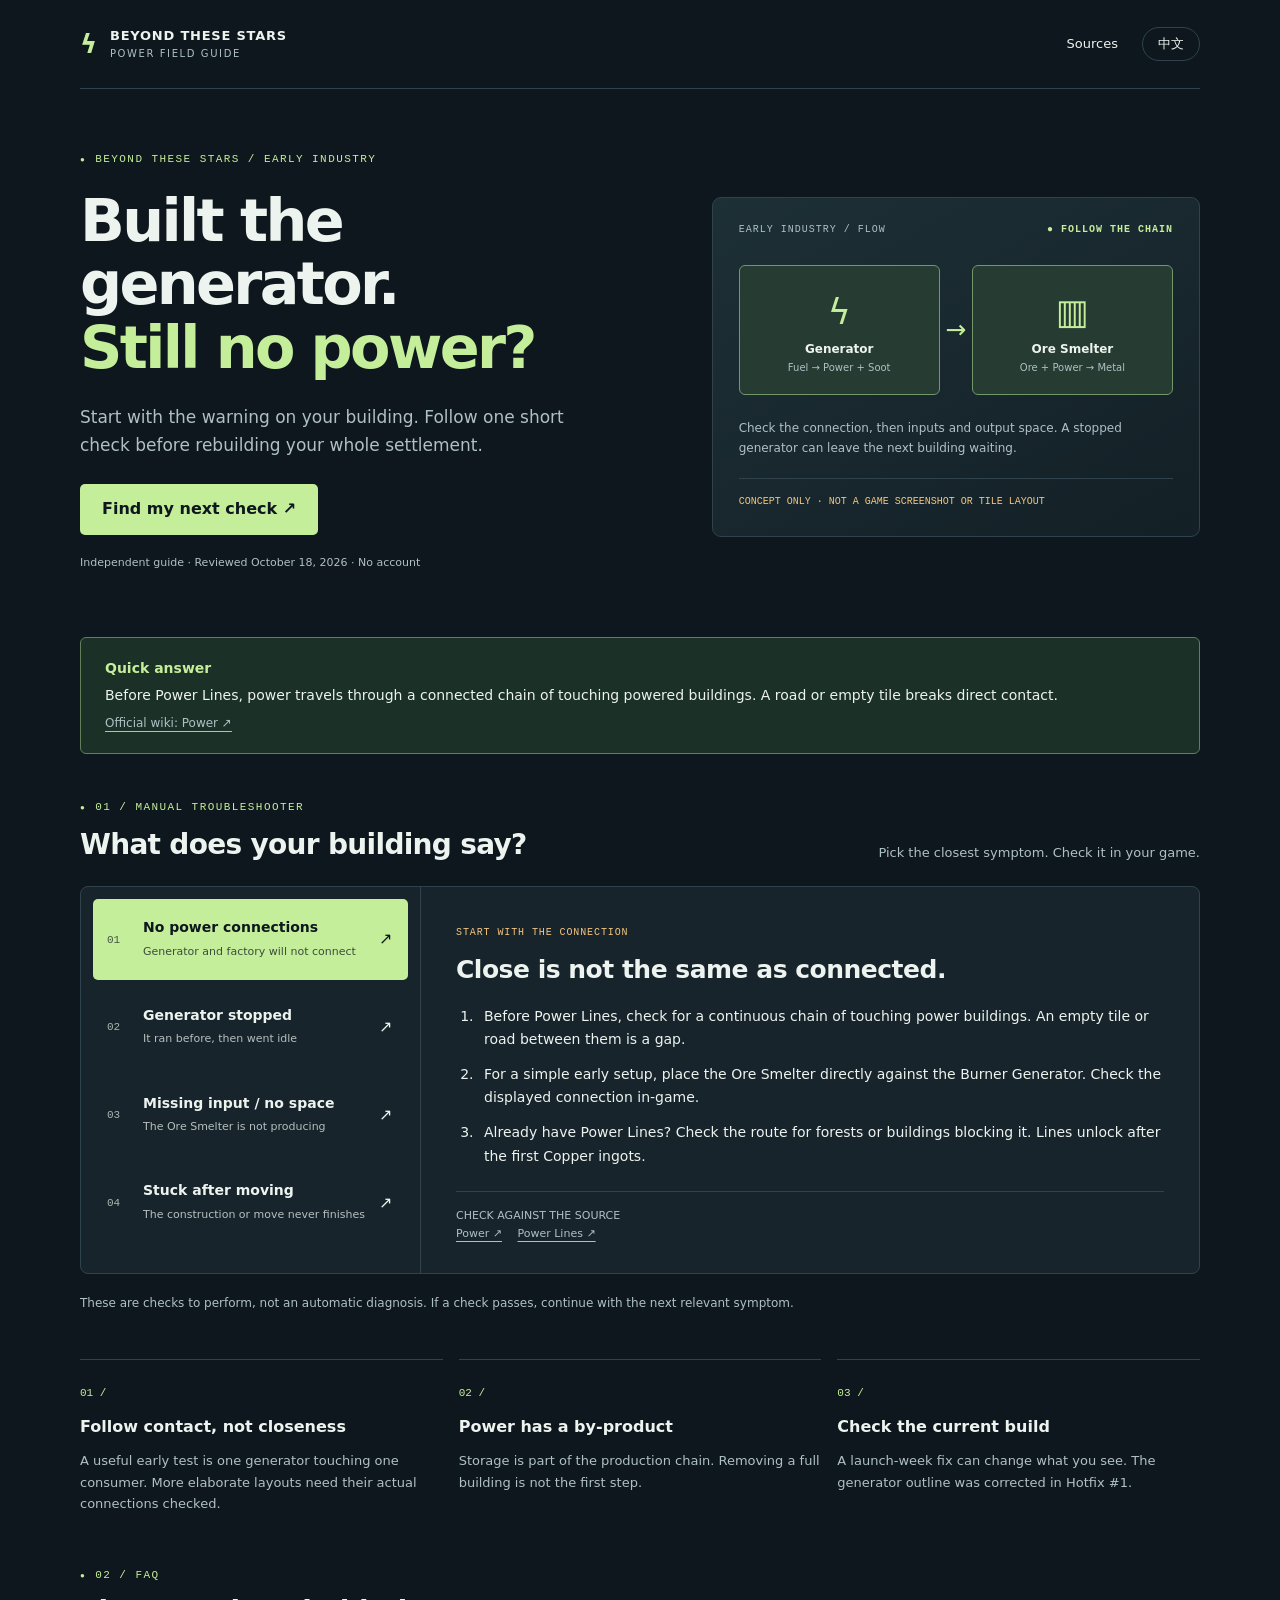
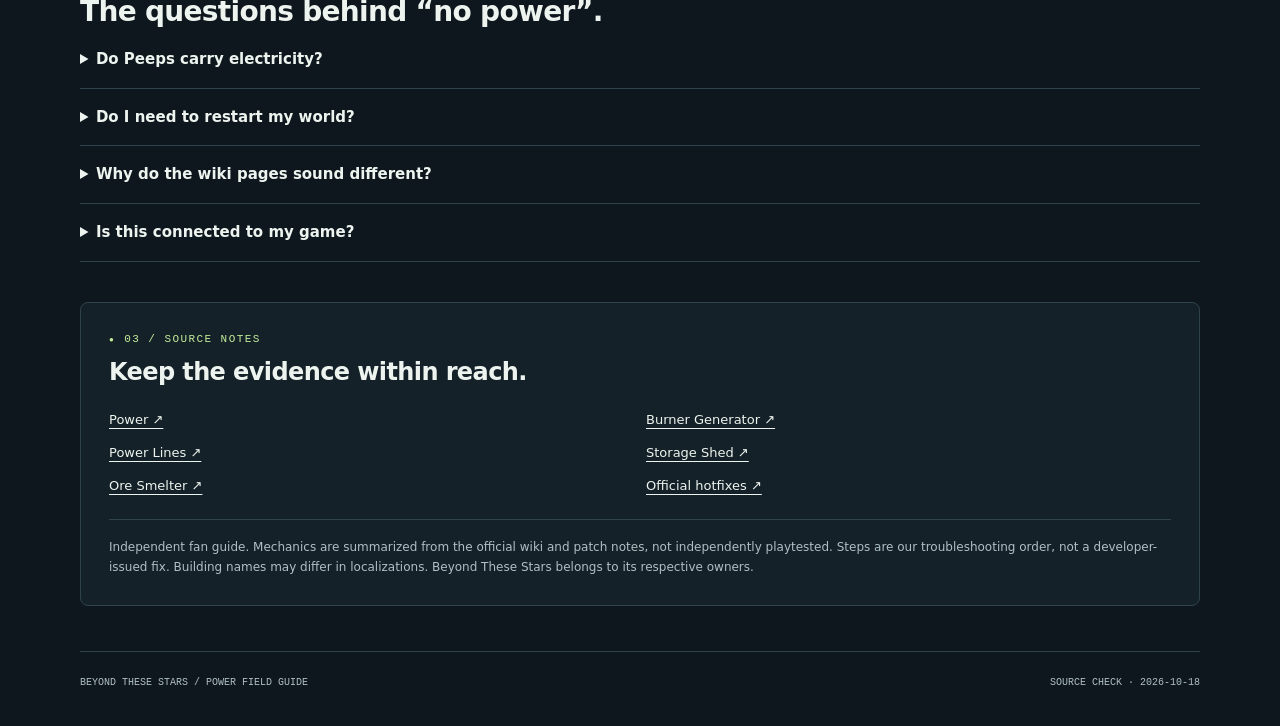
==== docs/index.html @ 2d948776 "发布繁星之海中英文供电排查首版" ====
<!doctype html>
<html lang="en">
<head>
  <meta charset="utf-8">
  <meta name="viewport" content="width=device-width,initial-scale=1">
  <meta name="description" content="Troubleshoot Beyond These Stars power: touching buildings, missing inputs, full soot storage and power lines. A short, source-linked manual checklist.">
  <meta name="theme-color" content="#0e171d">
  <link rel="canonical" href="https://yxhtl.github.io/beyond-these-stars-power-check/">
  <link rel="alternate" hreflang="x-default" href="https://yxhtl.github.io/beyond-these-stars-power-check/">
  <title>Beyond These Stars: No Power Connections & Generator Not Working</title>
  <link rel="alternate" hreflang="en" href="https://yxhtl.github.io/beyond-these-stars-power-check/">
  <link rel="alternate" hreflang="zh-CN" href="https://yxhtl.github.io/beyond-these-stars-power-check/zh.html">
  <link rel="icon" href="data:image/svg+xml,%3Csvg xmlns='http://www.w3.org/2000/svg' viewBox='0 0 32 32'%3E%3Crect width='32' height='32' rx='7' fill='%230e171d'/%3E%3Cpath d='M18 3L7 19h8l-1 10 12-17h-9z' fill='%23c5ee9b'/%3E%3C/svg%3E">
  <link rel="stylesheet" href="style.css">
  <script src="app.js" defer></script>
</head>
<body>
<a class="skip" href="#checks">Skip to power checks</a>
<header class="wrap masthead">
  <a class="brand" href="index.html"><span class="brand-icon" aria-hidden="true">ϟ</span><span>BEYOND THESE STARS<small>POWER FIELD GUIDE</small></span></a>
  <nav aria-label="Navigation"><a class="source-nav" href="#sources">Sources</a><a class="lang" href="zh.html" lang="zh-CN">中文</a></nav>
</header>
<main class="wrap">
  <section class="hero" aria-labelledby="title">
    <div><div class="eyebrow">BEYOND THESE STARS / EARLY INDUSTRY</div><h1 id="title">Built the generator.<br><span>Still no power?</span></h1><p class="lead">Start with the warning on your building. Follow one short check before rebuilding your whole settlement.</p><a class="cta" href="#checks">Find my next check ↗</a><p class="meta">Independent guide · Reviewed October 18, 2026 · No account</p></div>
    <aside class="diagram" aria-label="A conceptual production flow, not an in-game placement map">
      <div class="diagram-header"><span>EARLY INDUSTRY / FLOW</span><b>● FOLLOW THE CHAIN</b></div>
      <div class="power-flow"><div class="machine"><span class="icon" aria-hidden="true">ϟ</span><strong>Generator</strong><small>Fuel → Power + Soot</small></div><span class="flow-arrow" aria-hidden="true">→</span><div class="machine"><span class="icon" aria-hidden="true">▥</span><strong>Ore Smelter</strong><small>Ore + Power → Metal</small></div></div>
      <p>Check the connection, then inputs and output space. A stopped generator can leave the next building waiting.</p><div class="diagram-foot">CONCEPT ONLY · NOT A GAME SCREENSHOT OR TILE LAYOUT</div>
    </aside>
  </section>
  <aside class="quick"><strong>Quick answer</strong><p>Before Power Lines, power travels through a connected chain of touching powered buildings. A road or empty tile breaks direct contact.</p><a href="https://wiki.hoodedhorse.com/Beyond_These_Stars/Power">Official wiki: Power ↗</a></aside>
  <section id="checks" aria-labelledby="checks-title">
    <div class="section-head"><div><div class="eyebrow">01 / MANUAL TROUBLESHOOTER</div><h2 id="checks-title">What does your building say?</h2></div><p>Pick the closest symptom. Check it in your game.</p></div>
    <noscript><p class="noscript">JavaScript is off: all four checklists are shown below.</p></noscript>
    <div class="diagnostics">
      <div class="symptoms" role="group" aria-label="What does your building say?"><button type="button" data-symptom="connection" aria-controls="answer-connection" aria-pressed="true"><span class="num">01</span><span><strong>No power connections</strong><small>Generator and factory will not connect</small></span><span class="arrow" aria-hidden="true">↗</span></button>
<button type="button" data-symptom="stopped" aria-controls="answer-stopped" aria-pressed="false"><span class="num">02</span><span><strong>Generator stopped</strong><small>It ran before, then went idle</small></span><span class="arrow" aria-hidden="true">↗</span></button>
<button type="button" data-symptom="input" aria-controls="answer-input" aria-pressed="false"><span class="num">03</span><span><strong>Missing input / no space</strong><small>The Ore Smelter is not producing</small></span><span class="arrow" aria-hidden="true">↗</span></button>
<button type="button" data-symptom="moved" aria-controls="answer-moved" aria-pressed="false"><span class="num">04</span><span><strong>Stuck after moving</strong><small>The construction or move never finishes</small></span><span class="arrow" aria-hidden="true">↗</span></button></div>
      <div class="answers" aria-live="polite" aria-atomic="true"><article class="answer" id="answer-connection" data-answer="connection" aria-labelledby="heading-connection"><span class="tag">START WITH THE CONNECTION</span><h3 id="heading-connection">Close is not the same as connected.</h3><ol><li>Before Power Lines, check for a continuous chain of touching power buildings. An empty tile or road between them is a gap.</li><li>For a simple early setup, place the Ore Smelter directly against the Burner Generator. Check the displayed connection in-game.</li><li>Already have Power Lines? Check the route for forests or buildings blocking it. Lines unlock after the first Copper ingots.</li></ol><div class="source">CHECK AGAINST THE SOURCE<br><a href="https://wiki.hoodedhorse.com/Beyond_These_Stars/Power">Power ↗</a> <a href="https://wiki.hoodedhorse.com/Beyond_These_Stars/Power_Lines">Power Lines ↗</a></div></article>
<article class="answer" id="answer-stopped" data-answer="stopped" aria-labelledby="heading-stopped"><span class="tag">CHECK THE GENERATOR FIRST</span><h3 id="heading-stopped">Fuel in. Soot out.</h3><ol><li>Inspect the generator’s fuel: it uses Wood or Wood Waste.</li><li>Check its Soot output space. A full Soot store can stop power generation; arrange storage that accepts it.</li><li>If the generator resumes, check the consumer again. If it stays idle, inspect its own status before assuming the grid is broken.</li></ol><div class="source">CHECK AGAINST THE SOURCE<br><a href="https://wiki.hoodedhorse.com/Beyond_These_Stars/Burner_Generator">Burner Generator ↗</a> <a href="https://wiki.hoodedhorse.com/Beyond_These_Stars/Storage_Shed">Storage Shed ↗</a></div></article>
<article class="answer" id="answer-input" data-answer="input" aria-labelledby="heading-input"><span class="tag">TRACE ONE INPUT AT A TIME</span><h3 id="heading-input">Read the smelter’s own status.</h3><ol><li>Check whether Power or ore is missing. The Ore Smelter needs both to make metal.</li><li>If Power is missing, check the connected generator. If ore is missing, inspect the Mine and delivery route.</li><li>If output space is full, inspect storage and its resource allocation. Do this before adding another smelter.</li></ol><div class="source">CHECK AGAINST THE SOURCE<br><a href="https://wiki.hoodedhorse.com/Beyond_These_Stars/Ore_Smelter">Ore Smelter ↗</a> <a href="https://wiki.hoodedhorse.com/Beyond_These_Stars/Storage_Shed">Storage Shed ↗</a></div></article>
<article class="answer" id="answer-moved" data-answer="moved" aria-labelledby="heading-moved"><span class="tag">CHECK PATCHES AND CONSTRUCTION</span><h3 id="heading-moved">A stalled move may be a different problem.</h3><ol><li>Read the current official hotfix notes. Hotfix #1 and #2 addressed building-move cases; #1 also changed the generator outline from pollution range to power range.</li><li>For unfinished construction, check that its required materials can reach the site. A paused supplier can hold construction up.</li><li>If the problem persists on the current build, use the game’s F11 report tool. Keep a save; this page cannot diagnose a save-file bug.</li></ol><div class="source">CHECK AGAINST THE SOURCE<br><a href="https://steamcommunity.com/app/2295060/announcements/">Official hotfixes ↗</a> <a href="https://steamcommunity.com/app/2295060/discussions/0/601911716272542834/">Developer support / F11 FAQ ↗</a></div></article></div>
    </div><p class="after">These are checks to perform, not an automatic diagnosis. If a check passes, continue with the next relevant symptom.</p>
  </section>
  <section class="facts" aria-label="Three things to keep in mind"><article class="fact"><span class="number">01 /</span><h3>Follow contact, not closeness</h3><p>A useful early test is one generator touching one consumer. More elaborate layouts need their actual connections checked.</p></article><article class="fact"><span class="number">02 /</span><h3>Power has a by-product</h3><p>Storage is part of the production chain. Removing a full building is not the first step.</p></article><article class="fact"><span class="number">03 /</span><h3>Check the current build</h3><p>A launch-week fix can change what you see. The generator outline was corrected in Hotfix #1.</p></article></section>
  <section class="faq" aria-labelledby="faq-title"><div class="eyebrow">02 / FAQ</div><h2 id="faq-title">The questions behind “no power”.</h2><details><summary>Do Peeps carry electricity?</summary><p>No. The official Power page describes automatic transfer between connected power buildings. Peeps move other resources.</p></details><details><summary>Do I need to restart my world?</summary><p>This guide has no evidence that restarting fixes your issue. Inspect the warning and current hotfixes first; use F11 for a persistent bug.</p></details><details><summary>Why do the wiki pages sound different?</summary><p>The general Power page describes a chain of touching buildings; the Burner Generator page describes the simpler direct-contact setup. We use the general rule and show direct contact as the first test, not as the only valid layout.</p></details><details><summary>Is this connected to my game?</summary><p>No. Your selection only changes this page. It is not stored or transmitted. There are no analytics scripts, accounts, paid APIs or game-file uploads.</p></details></section>
  <section class="sources" id="sources" aria-labelledby="sources-title"><div class="eyebrow">03 / SOURCE NOTES</div><h2 id="sources-title">Keep the evidence within reach.</h2><div class="source-grid"><a href="https://wiki.hoodedhorse.com/Beyond_These_Stars/Power">Power ↗</a> <a href="https://wiki.hoodedhorse.com/Beyond_These_Stars/Burner_Generator">Burner Generator ↗</a> <a href="https://wiki.hoodedhorse.com/Beyond_These_Stars/Power_Lines">Power Lines ↗</a> <a href="https://wiki.hoodedhorse.com/Beyond_These_Stars/Storage_Shed">Storage Shed ↗</a> <a href="https://wiki.hoodedhorse.com/Beyond_These_Stars/Ore_Smelter">Ore Smelter ↗</a> <a href="https://steamcommunity.com/app/2295060/announcements/">Official hotfixes ↗</a></div><p class="scope">Independent fan guide. Mechanics are summarized from the official wiki and patch notes, not independently playtested. Steps are our troubleshooting order, not a developer-issued fix. Building names may differ in localizations. Beyond These Stars belongs to its respective owners.</p></section>
</main>
<footer class="wrap"><span>BEYOND THESE STARS / POWER FIELD GUIDE</span><span>SOURCE CHECK · 2026-10-18</span></footer>
</body>
</html>
---- docs/style.css ----
:root{color-scheme:dark;--bg:#0e171d;--panel:#17242c;--line:#30434d;--ink:#edf3ee;--muted:#afc0c5;--lime:#c5ee9b;--amber:#f4c57f}*{box-sizing:border-box}html{scroll-behavior:smooth;scroll-padding-top:24px}body{margin:0;background:var(--bg);color:var(--ink);font:16px/1.65 system-ui,-apple-system,"Segoe UI","Microsoft YaHei",sans-serif}a{color:inherit;text-underline-offset:4px}button{font:inherit}button,a,input{touch-action:manipulation}a:focus-visible,button:focus-visible,summary:focus-visible{outline:3px solid var(--amber);outline-offset:5px}.wrap{width:min(1120px,calc(100% - 48px));margin:auto}.skip{position:absolute;top:-100px;background:var(--lime);color:var(--bg);padding:10px;z-index:2}.skip:focus{top:0}.masthead{display:flex;align-items:center;justify-content:space-between;padding:25px 0;border-bottom:1px solid var(--line);gap:20px}.brand{display:flex;gap:12px;align-items:center;text-decoration:none;font-size:13px;font-weight:750;letter-spacing:.06em}.brand-icon{font-size:26px;line-height:1;color:var(--lime)}.brand small{display:block;font-size:10px;letter-spacing:.16em;color:var(--muted);font-weight:500}nav{display:flex;gap:24px;align-items:center;font-size:13px}nav a{text-decoration:none}.lang{border:1px solid var(--line);border-radius:30px;padding:5px 15px}.hero{display:grid;grid-template-columns:1.15fr 1fr;gap:70px;padding:62px 0 54px;align-items:center}.eyebrow{font:11px/1.6 ui-monospace,Consolas,monospace;letter-spacing:.13em;color:var(--lime);text-transform:uppercase}.eyebrow:before{content:'●';font-size:8px;margin-right:9px}h1{font-size:clamp(37px,4.6vw,62px);letter-spacing:-.045em;line-height:1.08;margin:20px 0 24px;font-weight:650}h1 span{color:var(--lime)}.lead{font-size:17px;max-width:490px;color:var(--muted);margin:0 0 25px}.cta{display:inline-block;background:var(--lime);color:var(--bg);padding:12px 22px;border-radius:5px;font-weight:700;text-decoration:none}.meta{font-size:11px;color:var(--muted);margin-top:19px}.diagram{padding:26px;border:1px solid var(--line);border-radius:9px;background:linear-gradient(150deg,#1d3036,#132026);position:relative}.diagram-header{display:flex;justify-content:space-between;font:10px ui-monospace,monospace;color:var(--muted);letter-spacing:.1em}.diagram-header b{color:var(--lime)}.power-flow{display:grid;grid-template-columns:1fr 32px 1fr;align-items:center;margin:30px 0 24px}.machine{text-align:center;border:1px solid #73966b;border-radius:6px;padding:18px 5px;background:#263b32;font-size:12px}.machine .icon{display:block;font-size:35px;color:var(--lime);line-height:1.6}.machine small{display:block;color:var(--muted);font-size:10px}.flow-arrow{text-align:center;color:var(--lime);font-size:25px}.diagram p{margin:0;color:var(--muted);font-size:12px}.diagram-foot{margin-top:19px;border-top:1px solid var(--line);padding-top:15px;color:var(--amber);font:10px/1.6 ui-monospace,monospace}.quick{border:1px solid #657e58;background:#1b3027;border-radius:6px;padding:19px 24px;margin-bottom:45px;font-size:14px}.quick strong{color:var(--lime)}.quick p{margin:4px 0}.quick a{color:var(--muted);font-size:12px}.section-head{display:flex;justify-content:space-between;align-items:end;gap:20px;margin-bottom:23px}h2{font-size:28px;letter-spacing:-.025em;line-height:1.3;margin:10px 0 0}.section-head p{color:var(--muted);font-size:13px;margin:0}.diagnostics{display:grid;grid-template-columns:340px 1fr;border:1px solid var(--line);border-radius:8px;overflow:hidden;background:var(--panel)}.symptoms{padding:12px;border-right:1px solid var(--line);display:flex;flex-direction:column;gap:7px}.symptoms button{text-align:left;display:grid;grid-template-columns:26px 1fr 15px;gap:10px;width:100%;padding:18px 13px;border:1px solid transparent;background:transparent;color:var(--ink);border-radius:5px;cursor:pointer;align-items:center}.symptoms button:hover{background:#23363c}.symptoms button[aria-pressed=true]{background:#c5ee9b;color:var(--bg)}.symptoms strong{display:block;font-size:14px;line-height:1.4}.symptoms small{display:block;font-size:11px;opacity:.75;margin-top:5px}.symptoms .num{font:11px ui-monospace,monospace;opacity:.7}.answer{padding:30px 35px;min-height:348px}.answer[hidden]{display:none}.answer h3{font-size:25px;letter-spacing:-.02em;line-height:1.3;margin:10px 0 19px}.answer ol{padding-left:22px;margin:0}.answer li{padding:0 0 12px 6px;font-size:14px}.answer .source{display:block;border-top:1px solid var(--line);padding-top:15px;margin-top:11px;color:var(--muted);font-size:11px}.answer .source a{margin-right:12px}.tag{font:10px ui-monospace,monospace;color:var(--amber);letter-spacing:.09em}.after{margin-top:20px;color:var(--muted);font-size:12px}.facts{display:grid;grid-template-columns:repeat(3,1fr);gap:16px;margin:45px 0 52px}.fact{border-top:1px solid var(--line);padding-top:18px}.fact .number{font:11px ui-monospace,monospace;color:var(--lime)}.fact h3{font-size:16px;margin:10px 0}.fact p{font-size:13px;color:var(--muted);margin:0}.faq{padding:0 0 40px}details{border-bottom:1px solid var(--line);padding:16px 0}summary{cursor:pointer;font-size:15px;font-weight:600}details p{color:var(--muted);font-size:14px;max-width:820px}.sources{background:#142128;border:1px solid var(--line);border-radius:8px;padding:28px;margin:0 0 45px}.sources h2{margin:9px 0 20px;font-size:24px}.source-grid{display:grid;grid-template-columns:1fr 1fr;gap:12px}.source-grid a{font-size:13px}.sources .scope{color:var(--muted);font-size:12px;border-top:1px solid var(--line);padding-top:18px;margin:22px 0 0}footer{display:flex;justify-content:space-between;gap:18px;padding:22px 0 35px;border-top:1px solid var(--line);color:var(--muted);font:10px/1.7 ui-monospace,monospace}.noscript{padding:10px;color:var(--amber)}@media(max-width:800px){.hero{gap:28px}.diagnostics{grid-template-columns:290px 1fr}.answer{padding:25px}.wrap{width:calc(100% - 36px)}}@media(max-width:640px){.masthead{padding:19px 0}.brand{font-size:11px}nav{gap:14px}nav .source-nav{display:none}.hero{grid-template-columns:1fr;padding:36px 0 30px;gap:28px}h1{font-size:45px}.lead{font-size:15px}.diagram{padding:20px}.power-flow{margin:19px 0}.machine{padding:9px 4px}.machine .icon{font-size:26px}.quick{padding:17px;margin-bottom:30px}.section-head{display:block}.section-head p{margin-top:10px}.diagnostics{grid-template-columns:1fr}.symptoms{border-right:0;border-bottom:1px solid var(--line);display:grid;grid-template-columns:1fr 1fr;gap:6px;padding:8px}.symptoms button{padding:12px 8px;grid-template-columns:1fr;gap:3px;min-height:93px}.symptoms .num,.symptoms .arrow{display:none}.symptoms strong{font-size:13px}.symptoms small{font-size:10px}.answer{min-height:0;padding:23px}.answer h3{font-size:23px}.facts{grid-template-columns:1fr;margin:30px 0;gap:22px}.source-grid{grid-template-columns:1fr}.sources{padding:22px}.faq h2{font-size:25px}footer{flex-direction:column;gap:4px}}@media(prefers-reduced-motion:reduce){html{scroll-behavior:auto}}
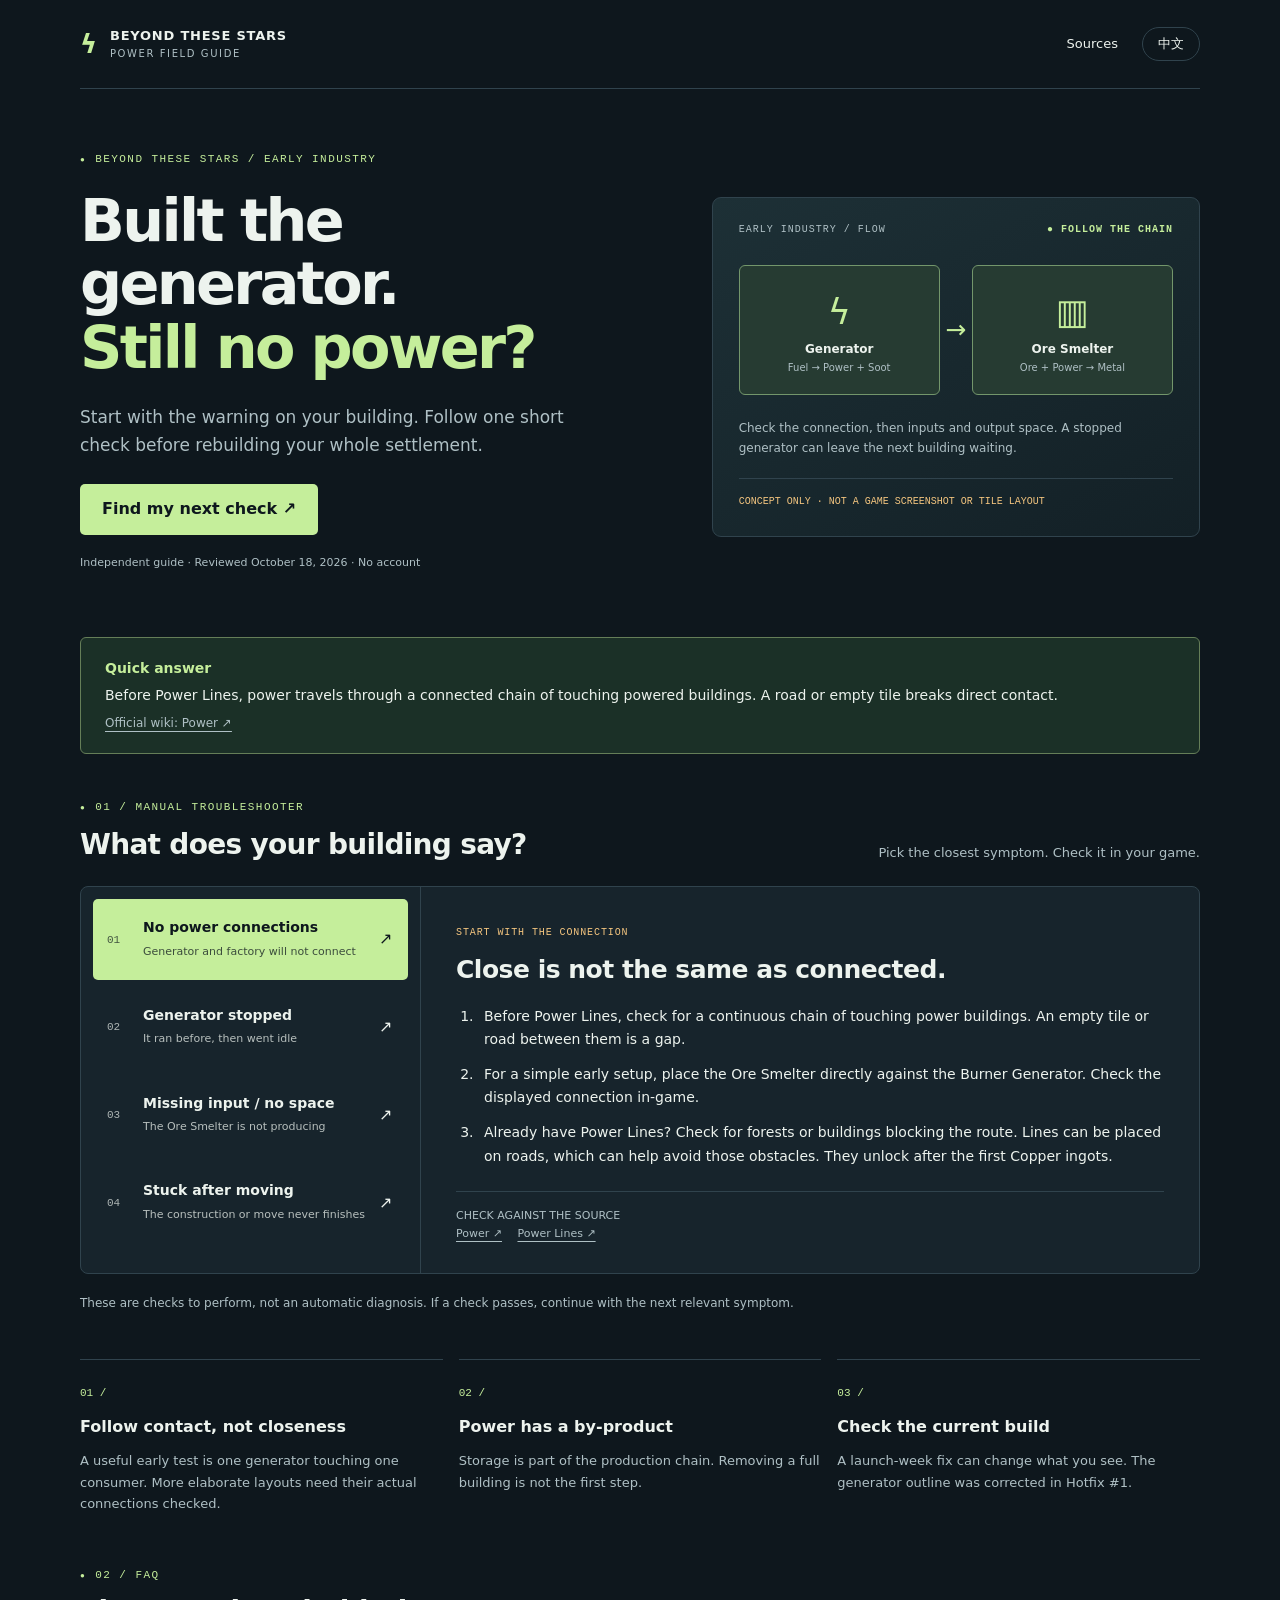
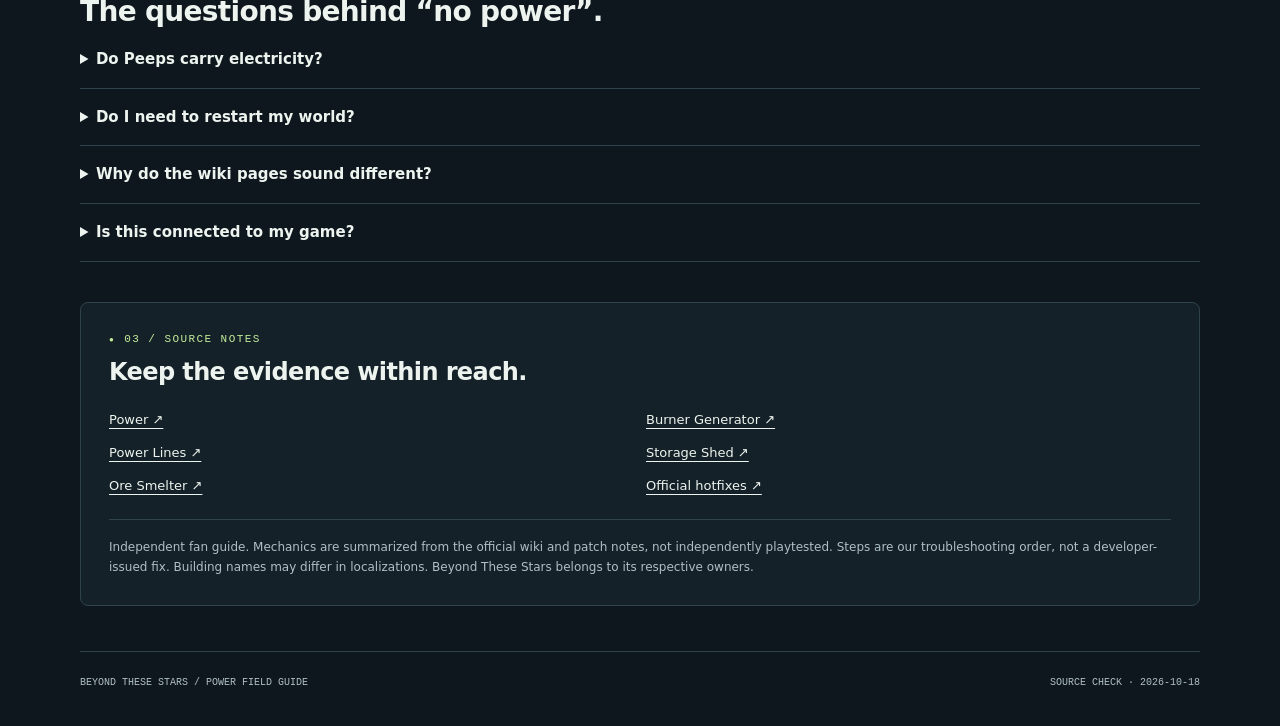
==== commit 9d37a829: "补充电线沿道路铺设的排查办法" ====
--- a/docs/index.html
+++ b/docs/index.html
@@ -2,6 +2,7 @@
 <html lang="en">
 <head>
   <meta charset="utf-8">
+  <meta name="google-site-verification" content="pBHkKJALWgEsYoh5x7FHXkiHy3ZJy1XOUQiFGZpVjVI">
   <meta name="viewport" content="width=device-width,initial-scale=1">
   <meta name="description" content="Troubleshoot Beyond These Stars power: touching buildings, missing inputs, full soot storage and power lines. A short, source-linked manual checklist.">
   <meta name="theme-color" content="#0e171d">
@@ -12,6 +13,7 @@
   <link rel="alternate" hreflang="zh-CN" href="https://yxhtl.github.io/beyond-these-stars-power-check/zh.html">
   <link rel="icon" href="data:image/svg+xml,%3Csvg xmlns='http://www.w3.org/2000/svg' viewBox='0 0 32 32'%3E%3Crect width='32' height='32' rx='7' fill='%230e171d'/%3E%3Cpath d='M18 3L7 19h8l-1 10 12-17h-9z' fill='%23c5ee9b'/%3E%3C/svg%3E">
   <link rel="stylesheet" href="style.css">
+  <script src="analytics.js" defer></script>
   <script src="app.js" defer></script>
 </head>
 <body>
@@ -38,14 +40,14 @@
 <button type="button" data-symptom="stopped" aria-controls="answer-stopped" aria-pressed="false"><span class="num">02</span><span><strong>Generator stopped</strong><small>It ran before, then went idle</small></span><span class="arrow" aria-hidden="true">↗</span></button>
 <button type="button" data-symptom="input" aria-controls="answer-input" aria-pressed="false"><span class="num">03</span><span><strong>Missing input / no space</strong><small>The Ore Smelter is not producing</small></span><span class="arrow" aria-hidden="true">↗</span></button>
 <button type="button" data-symptom="moved" aria-controls="answer-moved" aria-pressed="false"><span class="num">04</span><span><strong>Stuck after moving</strong><small>The construction or move never finishes</small></span><span class="arrow" aria-hidden="true">↗</span></button></div>
-      <div class="answers" aria-live="polite" aria-atomic="true"><article class="answer" id="answer-connection" data-answer="connection" aria-labelledby="heading-connection"><span class="tag">START WITH THE CONNECTION</span><h3 id="heading-connection">Close is not the same as connected.</h3><ol><li>Before Power Lines, check for a continuous chain of touching power buildings. An empty tile or road between them is a gap.</li><li>For a simple early setup, place the Ore Smelter directly against the Burner Generator. Check the displayed connection in-game.</li><li>Already have Power Lines? Check the route for forests or buildings blocking it. Lines unlock after the first Copper ingots.</li></ol><div class="source">CHECK AGAINST THE SOURCE<br><a href="https://wiki.hoodedhorse.com/Beyond_These_Stars/Power">Power ↗</a> <a href="https://wiki.hoodedhorse.com/Beyond_These_Stars/Power_Lines">Power Lines ↗</a></div></article>
-<article class="answer" id="answer-stopped" data-answer="stopped" aria-labelledby="heading-stopped"><span class="tag">CHECK THE GENERATOR FIRST</span><h3 id="heading-stopped">Fuel in. Soot out.</h3><ol><li>Inspect the generator’s fuel: it uses Wood or Wood Waste.</li><li>Check its Soot output space. A full Soot store can stop power generation; arrange storage that accepts it.</li><li>If the generator resumes, check the consumer again. If it stays idle, inspect its own status before assuming the grid is broken.</li></ol><div class="source">CHECK AGAINST THE SOURCE<br><a href="https://wiki.hoodedhorse.com/Beyond_These_Stars/Burner_Generator">Burner Generator ↗</a> <a href="https://wiki.hoodedhorse.com/Beyond_These_Stars/Storage_Shed">Storage Shed ↗</a></div></article>
+      <div class="answers" aria-live="polite" aria-atomic="true"><article class="answer" id="answer-connection" data-answer="connection" aria-labelledby="heading-connection"><span class="tag">START WITH THE CONNECTION</span><h3 id="heading-connection">Close is not the same as connected.</h3><ol><li>Before Power Lines, check for a continuous chain of touching power buildings. An empty tile or road between them is a gap.</li><li>For a simple early setup, place the Ore Smelter directly against the Burner Generator. Check the displayed connection in-game.</li><li>Already have Power Lines? Check for forests or buildings blocking the route. Lines can be placed on roads, which can help avoid those obstacles. They unlock after the first Copper ingots.</li></ol><div class="source">CHECK AGAINST THE SOURCE<br><a href="https://wiki.hoodedhorse.com/Beyond_These_Stars/Power">Power ↗</a> <a href="https://wiki.hoodedhorse.com/Beyond_These_Stars/Power_Lines">Power Lines ↗</a></div></article>
+<article class="answer" id="answer-stopped" data-answer="stopped" aria-labelledby="heading-stopped"><span class="tag">CHECK THE GENERATOR FIRST</span><h3 id="heading-stopped">Fuel in. Soot out.</h3><ol><li>Check the generator’s selected task and missing-input message. Early Wiki guidance lists Wood or Wood Waste; Hotfix #5 added a Planks-to-Power task and notes that some balance changes may apply only to new buildings. Use the tasks actually available on this building in your current build; do not assume every building has the new task.</li><li>Check its Soot output space. A full Soot store can stop power generation; arrange storage that accepts it.</li><li>If the generator resumes, check the consumer again. If it stays idle, inspect its own status before assuming the grid is broken.</li></ol><div class="source">CHECK AGAINST THE SOURCE<br><a href="https://wiki.hoodedhorse.com/Beyond_These_Stars/Burner_Generator">Burner Generator ↗</a> <a href="https://wiki.hoodedhorse.com/Beyond_These_Stars/Storage_Shed">Storage Shed ↗</a> <a href="https://steamcommunity.com/app/2295060/allnews/">Official hotfix #5 ↗</a></div></article>
 <article class="answer" id="answer-input" data-answer="input" aria-labelledby="heading-input"><span class="tag">TRACE ONE INPUT AT A TIME</span><h3 id="heading-input">Read the smelter’s own status.</h3><ol><li>Check whether Power or ore is missing. The Ore Smelter needs both to make metal.</li><li>If Power is missing, check the connected generator. If ore is missing, inspect the Mine and delivery route.</li><li>If output space is full, inspect storage and its resource allocation. Do this before adding another smelter.</li></ol><div class="source">CHECK AGAINST THE SOURCE<br><a href="https://wiki.hoodedhorse.com/Beyond_These_Stars/Ore_Smelter">Ore Smelter ↗</a> <a href="https://wiki.hoodedhorse.com/Beyond_These_Stars/Storage_Shed">Storage Shed ↗</a></div></article>
-<article class="answer" id="answer-moved" data-answer="moved" aria-labelledby="heading-moved"><span class="tag">CHECK PATCHES AND CONSTRUCTION</span><h3 id="heading-moved">A stalled move may be a different problem.</h3><ol><li>Read the current official hotfix notes. Hotfix #1 and #2 addressed building-move cases; #1 also changed the generator outline from pollution range to power range.</li><li>For unfinished construction, check that its required materials can reach the site. A paused supplier can hold construction up.</li><li>If the problem persists on the current build, use the game’s F11 report tool. Keep a save; this page cannot diagnose a save-file bug.</li></ol><div class="source">CHECK AGAINST THE SOURCE<br><a href="https://steamcommunity.com/app/2295060/announcements/">Official hotfixes ↗</a> <a href="https://steamcommunity.com/app/2295060/discussions/0/601911716272542834/">Developer support / F11 FAQ ↗</a></div></article></div>
+<article class="answer" id="answer-moved" data-answer="moved" aria-labelledby="heading-moved"><span class="tag">CHECK PATCHES AND CONSTRUCTION</span><h3 id="heading-moved">A stalled move may be a different problem.</h3><ol><li>Check your build and the move controls available in game. Hotfix #4 added cancellation of a Move Building order; Hotfix #6 fixed cancellation working only on Kewa’s Base Plate. Keep a save. If a cancel option is available and you want to undo the move, try it, then check the result in game. This does not guarantee that every stalled move is repaired.</li><li>For unfinished construction, check that its required materials can reach the site. A paused supplier can hold construction up.</li><li>If the problem persists on the current build, use the game’s F11 report tool. Keep a save; this page cannot diagnose a save-file bug.</li></ol><div class="source">CHECK AGAINST THE SOURCE<br><a href="https://steamcommunity.com/app/2295060/allnews/">Official hotfixes ↗</a> <a href="https://steamcommunity.com/app/2295060/discussions/0/601911716272542834/">Developer support / F11 FAQ ↗</a></div></article></div>
     </div><p class="after">These are checks to perform, not an automatic diagnosis. If a check passes, continue with the next relevant symptom.</p>
   </section>
   <section class="facts" aria-label="Three things to keep in mind"><article class="fact"><span class="number">01 /</span><h3>Follow contact, not closeness</h3><p>A useful early test is one generator touching one consumer. More elaborate layouts need their actual connections checked.</p></article><article class="fact"><span class="number">02 /</span><h3>Power has a by-product</h3><p>Storage is part of the production chain. Removing a full building is not the first step.</p></article><article class="fact"><span class="number">03 /</span><h3>Check the current build</h3><p>A launch-week fix can change what you see. The generator outline was corrected in Hotfix #1.</p></article></section>
-  <section class="faq" aria-labelledby="faq-title"><div class="eyebrow">02 / FAQ</div><h2 id="faq-title">The questions behind “no power”.</h2><details><summary>Do Peeps carry electricity?</summary><p>No. The official Power page describes automatic transfer between connected power buildings. Peeps move other resources.</p></details><details><summary>Do I need to restart my world?</summary><p>This guide has no evidence that restarting fixes your issue. Inspect the warning and current hotfixes first; use F11 for a persistent bug.</p></details><details><summary>Why do the wiki pages sound different?</summary><p>The general Power page describes a chain of touching buildings; the Burner Generator page describes the simpler direct-contact setup. We use the general rule and show direct contact as the first test, not as the only valid layout.</p></details><details><summary>Is this connected to my game?</summary><p>No. Your selection only changes this page. It is not stored or transmitted. There are no analytics scripts, accounts, paid APIs or game-file uploads.</p></details></section>
+  <section class="faq" aria-labelledby="faq-title"><div class="eyebrow">02 / FAQ</div><h2 id="faq-title">The questions behind “no power”.</h2><details><summary>Do Peeps carry electricity?</summary><p>No. The official Power page describes automatic transfer between connected power buildings. Peeps move other resources.</p></details><details><summary>Do I need to restart my world?</summary><p>This guide has no evidence that restarting fixes your issue. Inspect the warning and current hotfixes first; use F11 for a persistent bug.</p></details><details><summary>Why do the wiki pages sound different?</summary><p>The general Power page describes a chain of touching buildings; the Burner Generator page describes the simpler direct-contact setup. We use the general rule and show direct contact as the first test, not as the only valid layout.</p></details><details><summary>Is this connected to my game?</summary><p>No. Your choice changes this page and is not saved or sent. On the published site, Google Analytics uses cookies to measure visits and whether the checks are used. The selected symptom is not sent. No account or game-file upload is needed. <a href="https://policies.google.com/privacy">Google privacy policy</a>.</p></details></section>
   <section class="sources" id="sources" aria-labelledby="sources-title"><div class="eyebrow">03 / SOURCE NOTES</div><h2 id="sources-title">Keep the evidence within reach.</h2><div class="source-grid"><a href="https://wiki.hoodedhorse.com/Beyond_These_Stars/Power">Power ↗</a> <a href="https://wiki.hoodedhorse.com/Beyond_These_Stars/Burner_Generator">Burner Generator ↗</a> <a href="https://wiki.hoodedhorse.com/Beyond_These_Stars/Power_Lines">Power Lines ↗</a> <a href="https://wiki.hoodedhorse.com/Beyond_These_Stars/Storage_Shed">Storage Shed ↗</a> <a href="https://wiki.hoodedhorse.com/Beyond_These_Stars/Ore_Smelter">Ore Smelter ↗</a> <a href="https://steamcommunity.com/app/2295060/announcements/">Official hotfixes ↗</a></div><p class="scope">Independent fan guide. Mechanics are summarized from the official wiki and patch notes, not independently playtested. Steps are our troubleshooting order, not a developer-issued fix. Building names may differ in localizations. Beyond These Stars belongs to its respective owners.</p></section>
 </main>
 <footer class="wrap"><span>BEYOND THESE STARS / POWER FIELD GUIDE</span><span>SOURCE CHECK · 2026-10-18</span></footer>
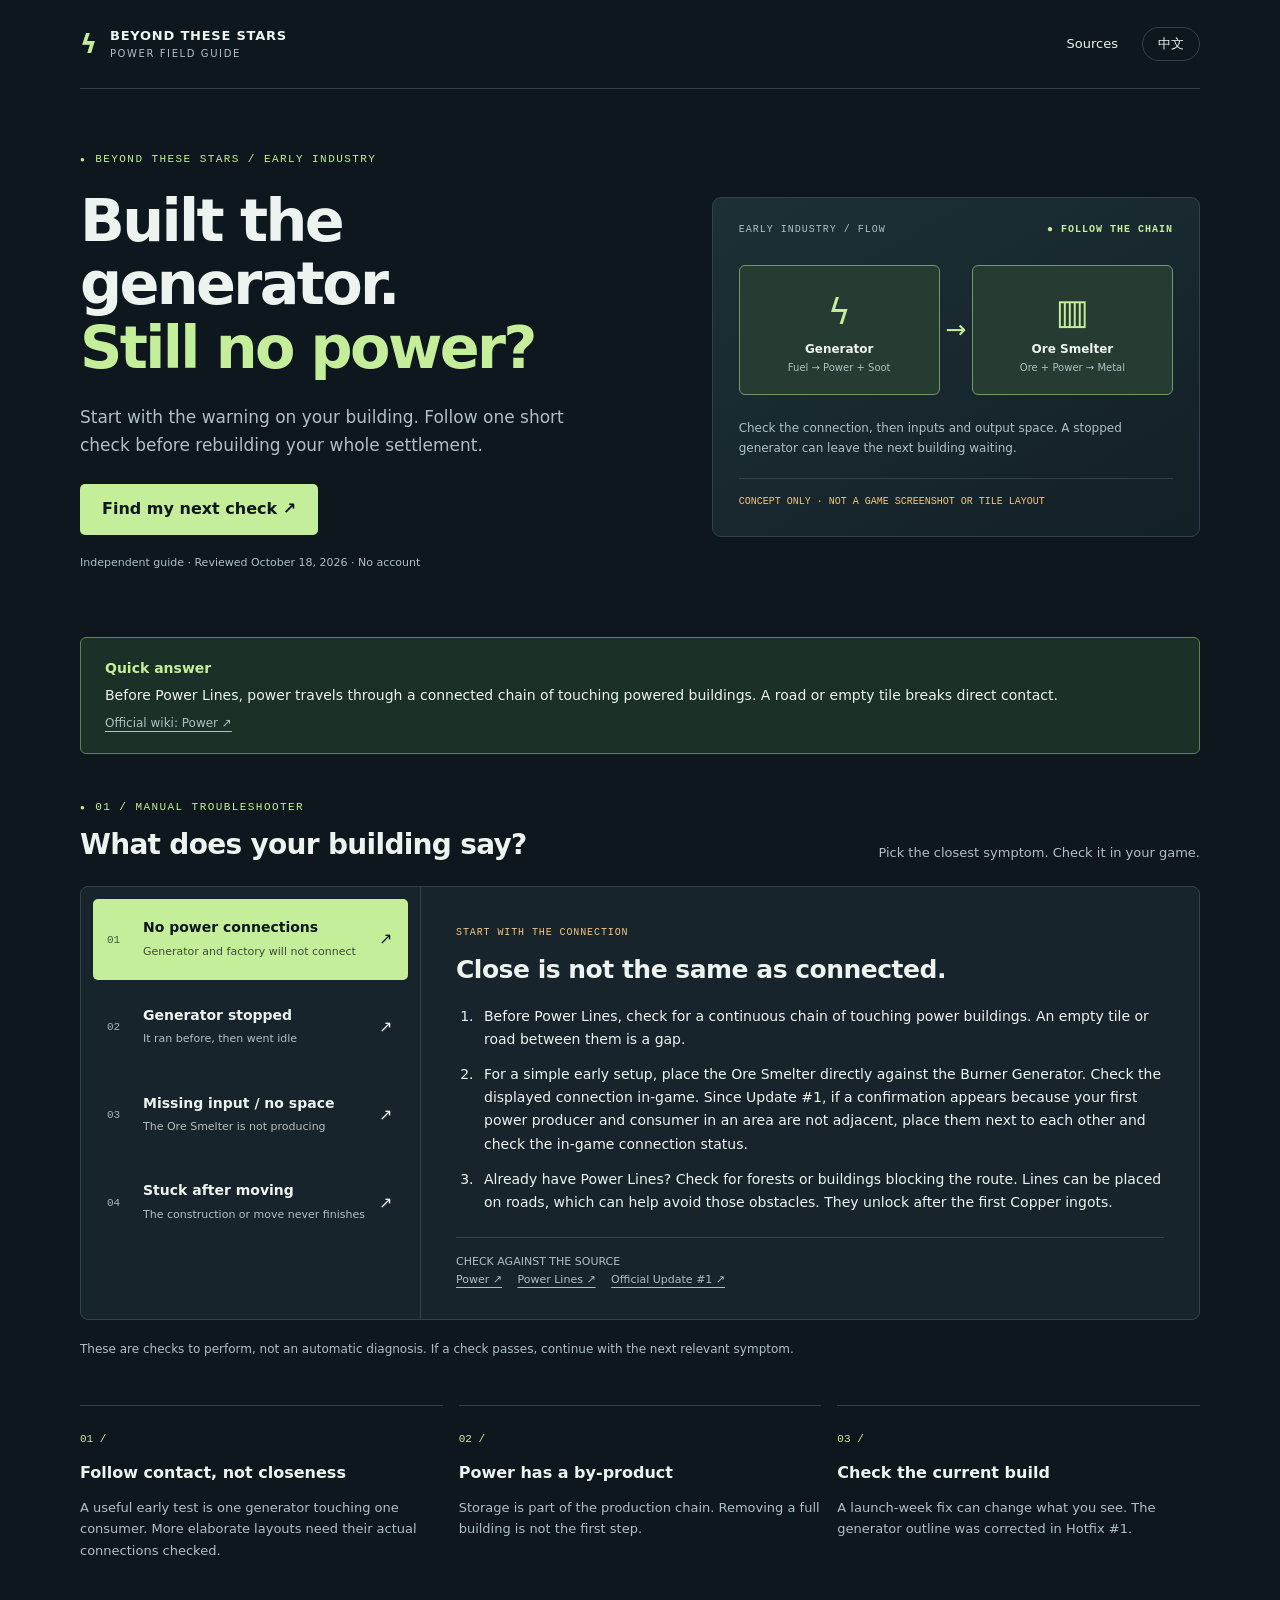
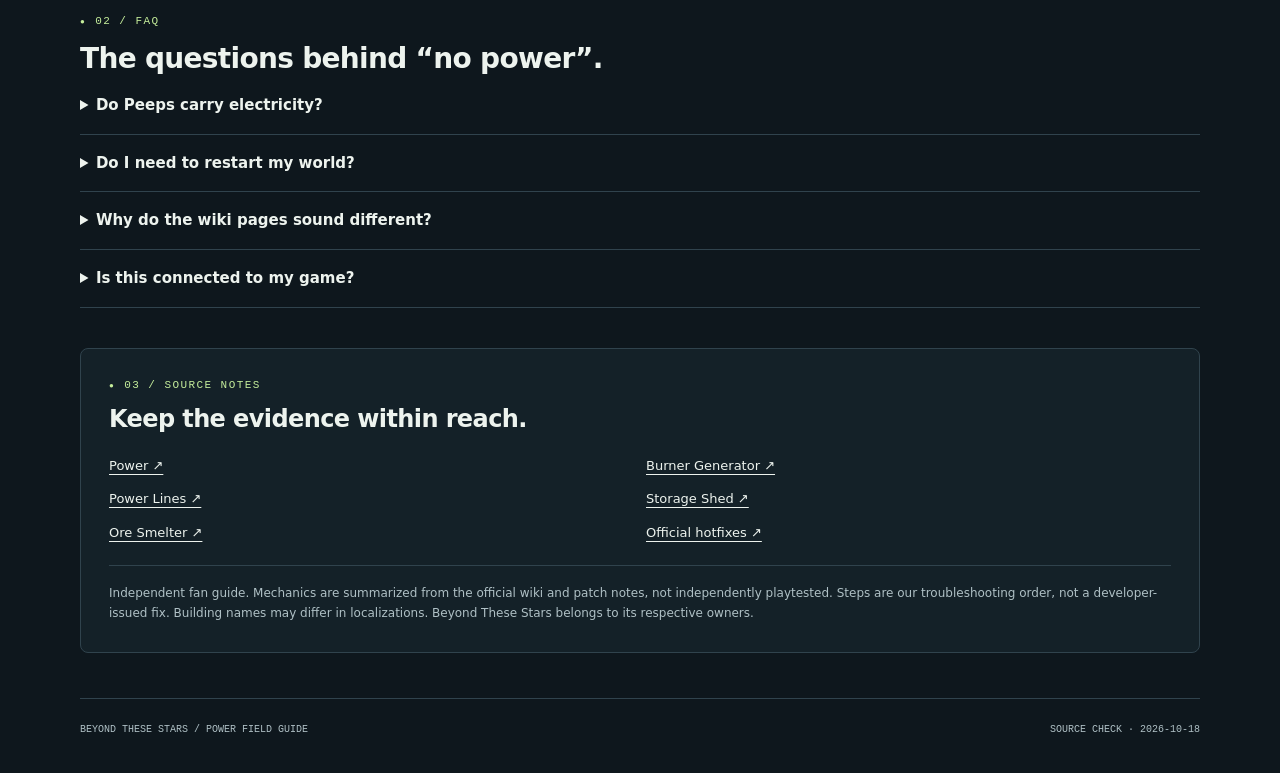
==== commit 0e275836: "补清首次摆放电力建筑时的确认提示" ====
--- a/docs/index.html
+++ b/docs/index.html
@@ -40,7 +40,7 @@
 <button type="button" data-symptom="stopped" aria-controls="answer-stopped" aria-pressed="false"><span class="num">02</span><span><strong>Generator stopped</strong><small>It ran before, then went idle</small></span><span class="arrow" aria-hidden="true">↗</span></button>
 <button type="button" data-symptom="input" aria-controls="answer-input" aria-pressed="false"><span class="num">03</span><span><strong>Missing input / no space</strong><small>The Ore Smelter is not producing</small></span><span class="arrow" aria-hidden="true">↗</span></button>
 <button type="button" data-symptom="moved" aria-controls="answer-moved" aria-pressed="false"><span class="num">04</span><span><strong>Stuck after moving</strong><small>The construction or move never finishes</small></span><span class="arrow" aria-hidden="true">↗</span></button></div>
-      <div class="answers" aria-live="polite" aria-atomic="true"><article class="answer" id="answer-connection" data-answer="connection" aria-labelledby="heading-connection"><span class="tag">START WITH THE CONNECTION</span><h3 id="heading-connection">Close is not the same as connected.</h3><ol><li>Before Power Lines, check for a continuous chain of touching power buildings. An empty tile or road between them is a gap.</li><li>For a simple early setup, place the Ore Smelter directly against the Burner Generator. Check the displayed connection in-game.</li><li>Already have Power Lines? Check for forests or buildings blocking the route. Lines can be placed on roads, which can help avoid those obstacles. They unlock after the first Copper ingots.</li></ol><div class="source">CHECK AGAINST THE SOURCE<br><a href="https://wiki.hoodedhorse.com/Beyond_These_Stars/Power">Power ↗</a> <a href="https://wiki.hoodedhorse.com/Beyond_These_Stars/Power_Lines">Power Lines ↗</a></div></article>
+      <div class="answers" aria-live="polite" aria-atomic="true"><article class="answer" id="answer-connection" data-answer="connection" aria-labelledby="heading-connection"><span class="tag">START WITH THE CONNECTION</span><h3 id="heading-connection">Close is not the same as connected.</h3><ol><li>Before Power Lines, check for a continuous chain of touching power buildings. An empty tile or road between them is a gap.</li><li>For a simple early setup, place the Ore Smelter directly against the Burner Generator. Check the displayed connection in-game. Since Update #1, if a confirmation appears because your first power producer and consumer in an area are not adjacent, place them next to each other and check the in-game connection status.</li><li>Already have Power Lines? Check for forests or buildings blocking the route. Lines can be placed on roads, which can help avoid those obstacles. They unlock after the first Copper ingots.</li></ol><div class="source">CHECK AGAINST THE SOURCE<br><a href="https://wiki.hoodedhorse.com/Beyond_These_Stars/Power">Power ↗</a> <a href="https://wiki.hoodedhorse.com/Beyond_These_Stars/Power_Lines">Power Lines ↗</a> <a href="https://steamcommunity.com/app/2295060/allnews/">Official Update #1 ↗</a></div></article>
 <article class="answer" id="answer-stopped" data-answer="stopped" aria-labelledby="heading-stopped"><span class="tag">CHECK THE GENERATOR FIRST</span><h3 id="heading-stopped">Fuel in. Soot out.</h3><ol><li>Check the generator’s selected task and missing-input message. Early Wiki guidance lists Wood or Wood Waste; Hotfix #5 added a Planks-to-Power task and notes that some balance changes may apply only to new buildings. Use the tasks actually available on this building in your current build; do not assume every building has the new task.</li><li>Check its Soot output space. A full Soot store can stop power generation; arrange storage that accepts it.</li><li>If the generator resumes, check the consumer again. If it stays idle, inspect its own status before assuming the grid is broken.</li></ol><div class="source">CHECK AGAINST THE SOURCE<br><a href="https://wiki.hoodedhorse.com/Beyond_These_Stars/Burner_Generator">Burner Generator ↗</a> <a href="https://wiki.hoodedhorse.com/Beyond_These_Stars/Storage_Shed">Storage Shed ↗</a> <a href="https://steamcommunity.com/app/2295060/allnews/">Official hotfix #5 ↗</a></div></article>
 <article class="answer" id="answer-input" data-answer="input" aria-labelledby="heading-input"><span class="tag">TRACE ONE INPUT AT A TIME</span><h3 id="heading-input">Read the smelter’s own status.</h3><ol><li>Check whether Power or ore is missing. The Ore Smelter needs both to make metal.</li><li>If Power is missing, check the connected generator. If ore is missing, inspect the Mine and delivery route.</li><li>If output space is full, inspect storage and its resource allocation. Do this before adding another smelter.</li></ol><div class="source">CHECK AGAINST THE SOURCE<br><a href="https://wiki.hoodedhorse.com/Beyond_These_Stars/Ore_Smelter">Ore Smelter ↗</a> <a href="https://wiki.hoodedhorse.com/Beyond_These_Stars/Storage_Shed">Storage Shed ↗</a></div></article>
 <article class="answer" id="answer-moved" data-answer="moved" aria-labelledby="heading-moved"><span class="tag">CHECK PATCHES AND CONSTRUCTION</span><h3 id="heading-moved">A stalled move may be a different problem.</h3><ol><li>Check your build and the move controls available in game. Hotfix #4 added cancellation of a Move Building order; Hotfix #6 fixed cancellation working only on Kewa’s Base Plate. Keep a save. If a cancel option is available and you want to undo the move, try it, then check the result in game. This does not guarantee that every stalled move is repaired.</li><li>For unfinished construction, check that its required materials can reach the site. A paused supplier can hold construction up.</li><li>If the problem persists on the current build, use the game’s F11 report tool. Keep a save; this page cannot diagnose a save-file bug.</li></ol><div class="source">CHECK AGAINST THE SOURCE<br><a href="https://steamcommunity.com/app/2295060/allnews/">Official hotfixes ↗</a> <a href="https://steamcommunity.com/app/2295060/discussions/0/601911716272542834/">Developer support / F11 FAQ ↗</a></div></article></div>
